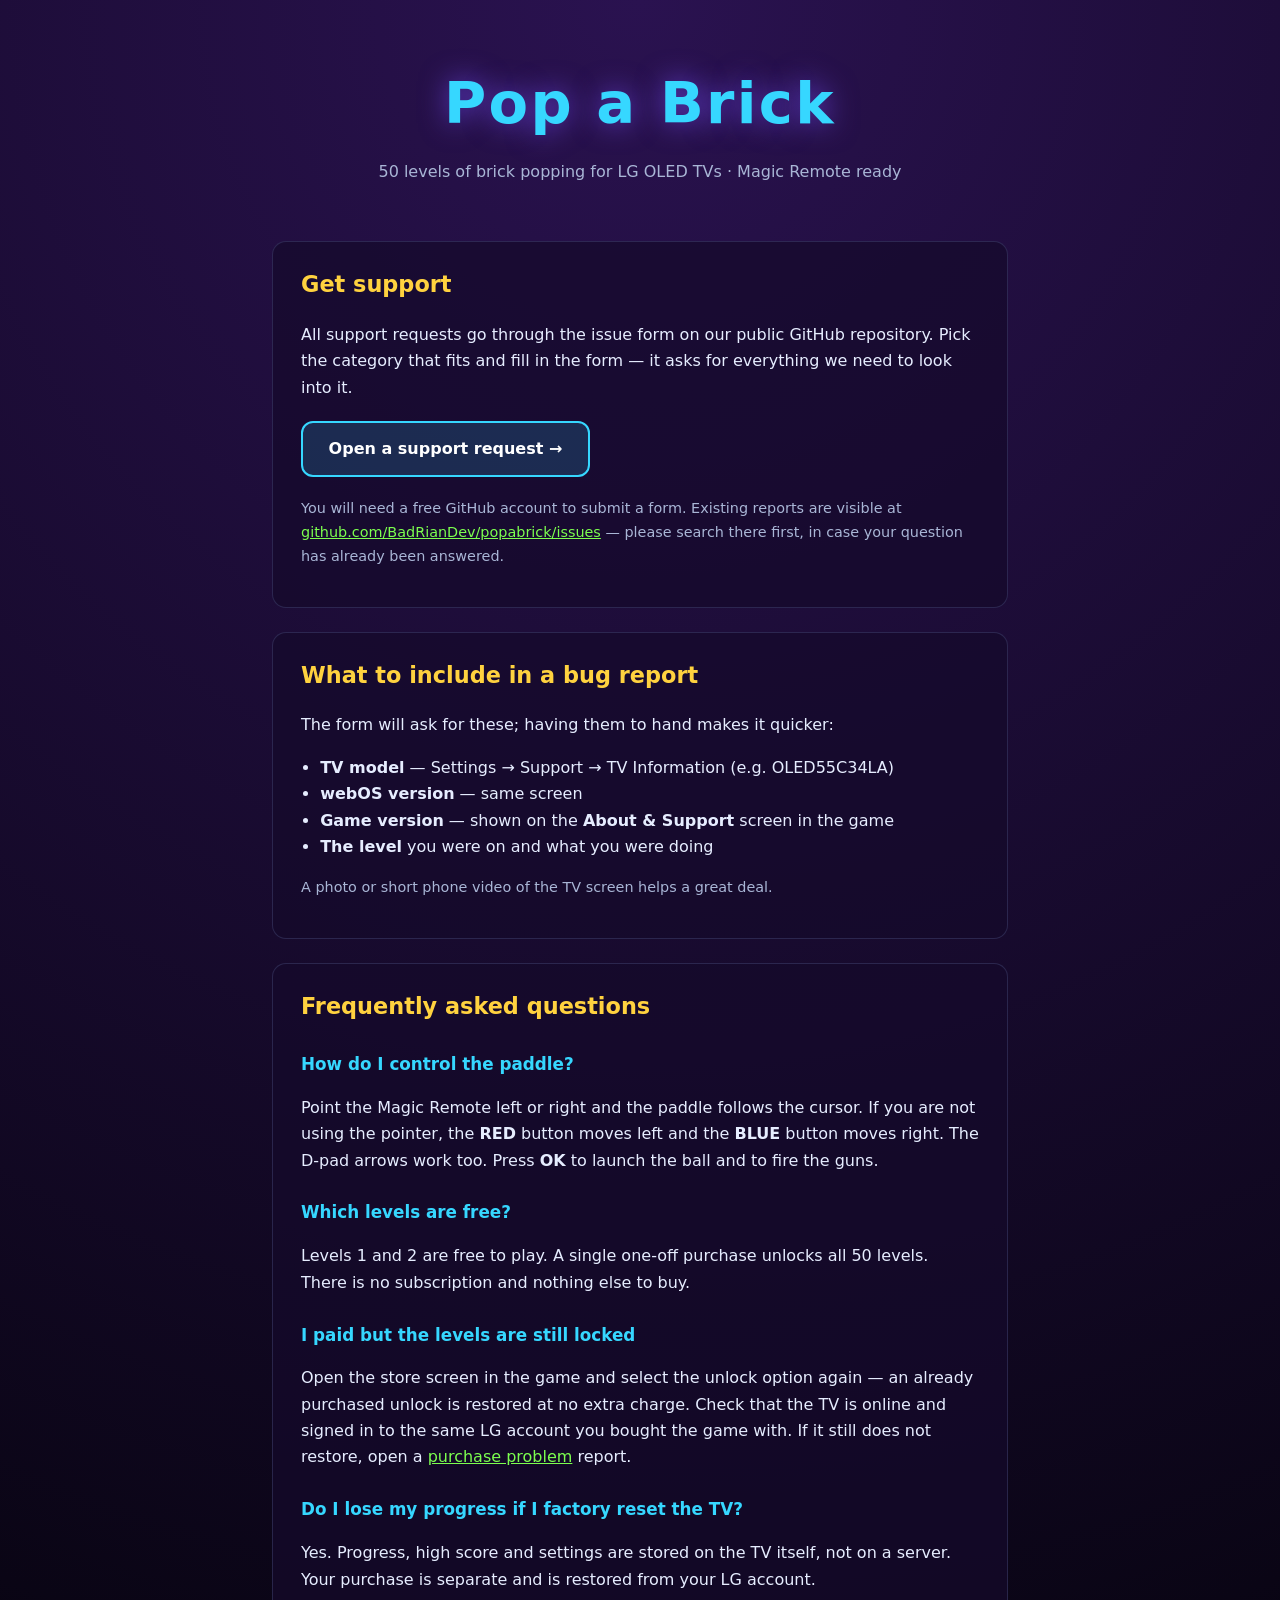
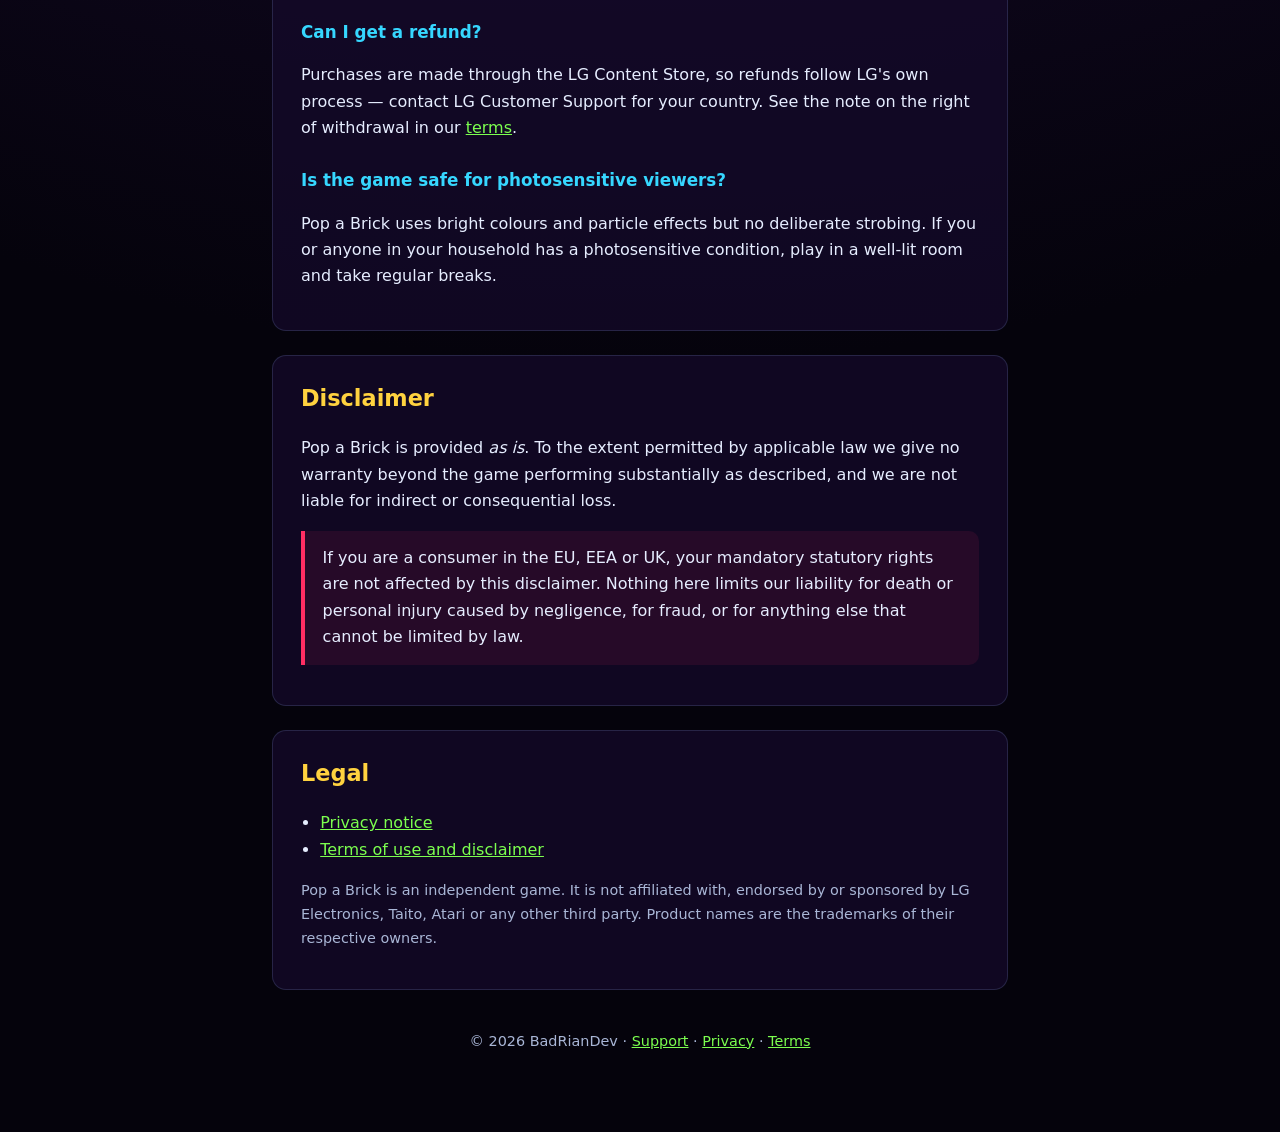
==== docs/index.html @ 294e6a71 "Support pages and issue forms" ====
<!DOCTYPE html>
<html lang="en">
<head>
<meta charset="utf-8">
<meta name="viewport" content="width=device-width, initial-scale=1">
<title>Pop a Brick — Support</title>
<meta name="description" content="Support, FAQ and issue reporting for Pop a Brick, a brick-breaking game for LG webOS TVs.">
<link rel="stylesheet" href="style.css">
</head>
<body>
<header>
  <h1>Pop a Brick</h1>
  <p class="tag">50 levels of brick popping for LG OLED TVs · Magic Remote ready</p>
</header>

<main>
  <section>
    <h2>Get support</h2>
    <p>
      All support requests go through the issue form on our public GitHub repository.
      Pick the category that fits and fill in the form — it asks for everything we need
      to look into it.
    </p>
    <p class="cta">
      <a href="https://github.com/BadRianDev/popabrick/issues/new/choose">Open a support request &rarr;</a>
    </p>
    <p class="small">
      You will need a free GitHub account to submit a form. Existing reports are visible at
      <a href="https://github.com/BadRianDev/popabrick/issues">github.com/BadRianDev/popabrick/issues</a>
      — please search there first, in case your question has already been answered.
    </p>
  </section>

  <section>
    <h2>What to include in a bug report</h2>
    <p>The form will ask for these; having them to hand makes it quicker:</p>
    <ul>
      <li><strong>TV model</strong> — Settings → Support → TV Information (e.g. OLED55C34LA)</li>
      <li><strong>webOS version</strong> — same screen</li>
      <li><strong>Game version</strong> — shown on the <strong>About &amp; Support</strong> screen in the game</li>
      <li><strong>The level</strong> you were on and what you were doing</li>
    </ul>
    <p class="small">A photo or short phone video of the TV screen helps a great deal.</p>
  </section>

  <section>
    <h2>Frequently asked questions</h2>

    <h3>How do I control the paddle?</h3>
    <p>
      Point the Magic Remote left or right and the paddle follows the cursor. If you are not
      using the pointer, the <strong>RED</strong> button moves left and the <strong>BLUE</strong>
      button moves right. The D-pad arrows work too. Press <strong>OK</strong> to launch the ball
      and to fire the guns.
    </p>

    <h3>Which levels are free?</h3>
    <p>
      Levels 1 and 2 are free to play. A single one-off purchase unlocks all 50 levels.
      There is no subscription and nothing else to buy.
    </p>

    <h3>I paid but the levels are still locked</h3>
    <p>
      Open the store screen in the game and select the unlock option again — an already
      purchased unlock is restored at no extra charge. Check that the TV is online and signed
      in to the same LG account you bought the game with. If it still does not restore, open a
      <a href="https://github.com/BadRianDev/popabrick/issues/new/choose">purchase problem</a>
      report.
    </p>

    <h3>Do I lose my progress if I factory reset the TV?</h3>
    <p>
      Yes. Progress, high score and settings are stored on the TV itself, not on a server.
      Your purchase is separate and is restored from your LG account.
    </p>

    <h3>Can I get a refund?</h3>
    <p>
      Purchases are made through the LG Content Store, so refunds follow LG's own process —
      contact LG Customer Support for your country. See the note on the right of withdrawal in
      our <a href="terms.html">terms</a>.
    </p>

    <h3>Is the game safe for photosensitive viewers?</h3>
    <p>
      Pop a Brick uses bright colours and particle effects but no deliberate strobing. If you
      or anyone in your household has a photosensitive condition, play in a well-lit room and
      take regular breaks.
    </p>
  </section>

  <section>
    <h2>Disclaimer</h2>
    <p>
      Pop a Brick is provided <em>as is</em>. To the extent permitted by applicable law we give
      no warranty beyond the game performing substantially as described, and we are not liable
      for indirect or consequential loss.
    </p>
    <p class="notice">
      If you are a consumer in the EU, EEA or UK, your mandatory statutory rights are not
      affected by this disclaimer. Nothing here limits our liability for death or personal
      injury caused by negligence, for fraud, or for anything else that cannot be limited by law.
    </p>
  </section>

  <section>
    <h2>Legal</h2>
    <ul>
      <li><a href="privacy.html">Privacy notice</a></li>
      <li><a href="terms.html">Terms of use and disclaimer</a></li>
    </ul>
    <p class="small">
      Pop a Brick is an independent game. It is not affiliated with, endorsed by or sponsored by
      LG Electronics, Taito, Atari or any other third party. Product names are the trademarks of
      their respective owners.
    </p>
  </section>
</main>

<footer>
  <p>&copy; 2026 BadRianDev ·
    <a href="https://github.com/BadRianDev/popabrick/issues/new/choose">Support</a> ·
    <a href="privacy.html">Privacy</a> ·
    <a href="terms.html">Terms</a>
  </p>
</footer>
</body>
</html>
---- docs/style.css ----
:root {
  color-scheme: dark;
  --bg: #05030c;
  --cyan: #36d7ff;
  --pink: #ff2e63;
  --amber: #ffd23f;
  --text: #e6edff;
  --muted: #a9b6d6;
}

* { box-sizing: border-box; }

body {
  margin: 0;
  padding: 0 1.25rem 4rem;
  background: radial-gradient(circle at 50% 0, #2a1250 0, var(--bg) 70%);
  color: var(--text);
  font: 16px/1.65 system-ui, -apple-system, "Segoe UI", Roboto, sans-serif;
}

header, main, footer { max-width: 46rem; margin: 0 auto; }

header { padding: 3.5rem 0 2rem; text-align: center; }

h1 {
  margin: 0;
  font-size: clamp(2.4rem, 8vw, 3.6rem);
  letter-spacing: 0.04em;
  color: var(--cyan);
  text-shadow: 0 0 28px rgba(120, 80, 255, 0.7);
}

.tag { margin: 0.5rem 0 0; color: var(--muted); }

section {
  margin: 1.5rem 0;
  padding: 1.5rem 1.75rem;
  background: rgba(21, 11, 43, 0.72);
  border: 1px solid rgba(120, 140, 200, 0.22);
  border-radius: 14px;
}

h2 {
  margin-top: 0;
  color: var(--amber);
  font-size: 1.4rem;
}

h3 {
  margin: 1.6rem 0 0.3rem;
  color: var(--cyan);
  font-size: 1.05rem;
}

a { color: #7cff4f; }
a:hover { color: #a8ff87; }

.small { color: var(--muted); font-size: 0.9rem; }

.cta { margin: 1.25rem 0; }

.cta a {
  display: inline-block;
  padding: 0.8rem 1.6rem;
  border: 2px solid var(--cyan);
  border-radius: 12px;
  background: rgba(54, 215, 255, 0.16);
  color: #ffffff;
  font-weight: 600;
  text-decoration: none;
}

.cta a:hover { background: rgba(54, 215, 255, 0.3); }

.notice {
  margin-top: 1rem;
  padding: 0.9rem 1.1rem;
  border-left: 4px solid var(--pink);
  background: rgba(255, 46, 99, 0.09);
  border-radius: 0 10px 10px 0;
}

ul { padding-left: 1.2rem; }

code {
  padding: 0.1rem 0.35rem;
  border-radius: 5px;
  background: rgba(120, 140, 200, 0.18);
  font-size: 0.92em;
}

footer {
  margin-top: 2.5rem;
  text-align: center;
  color: var(--muted);
  font-size: 0.9rem;
}
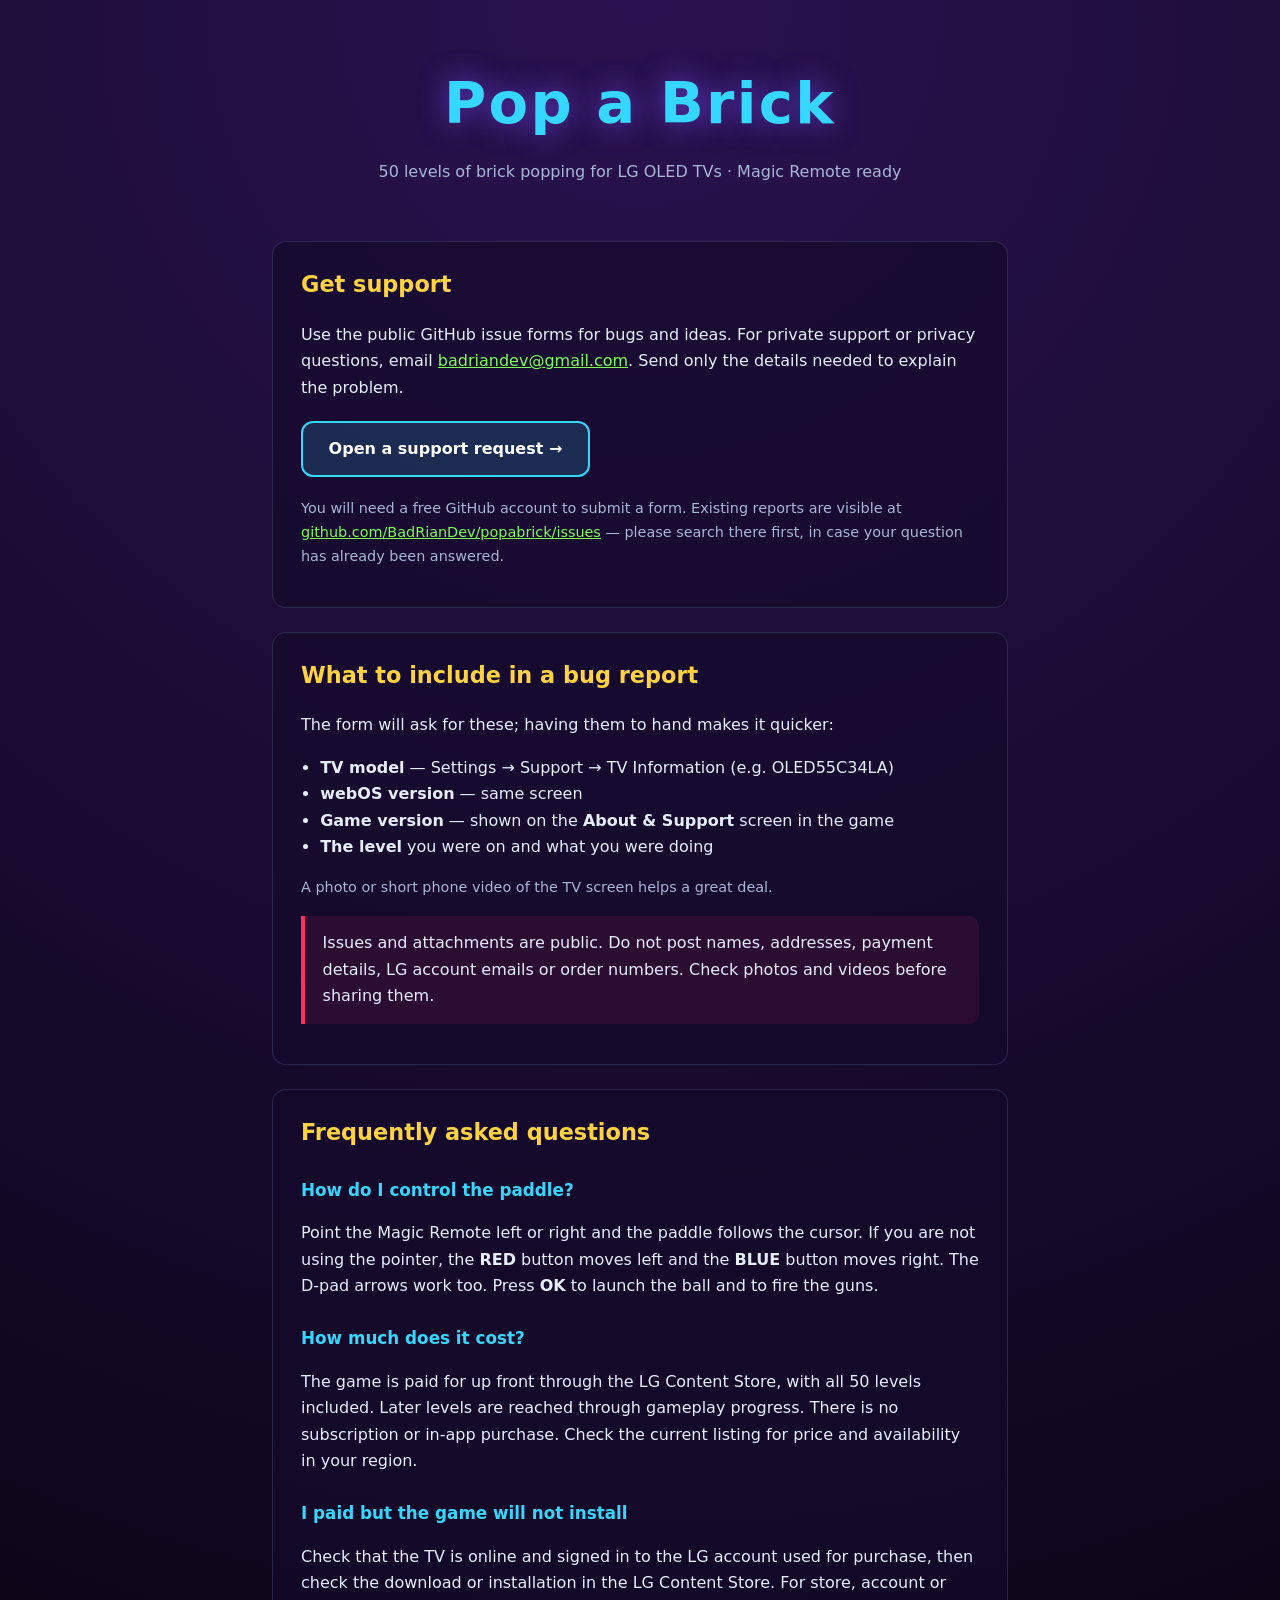
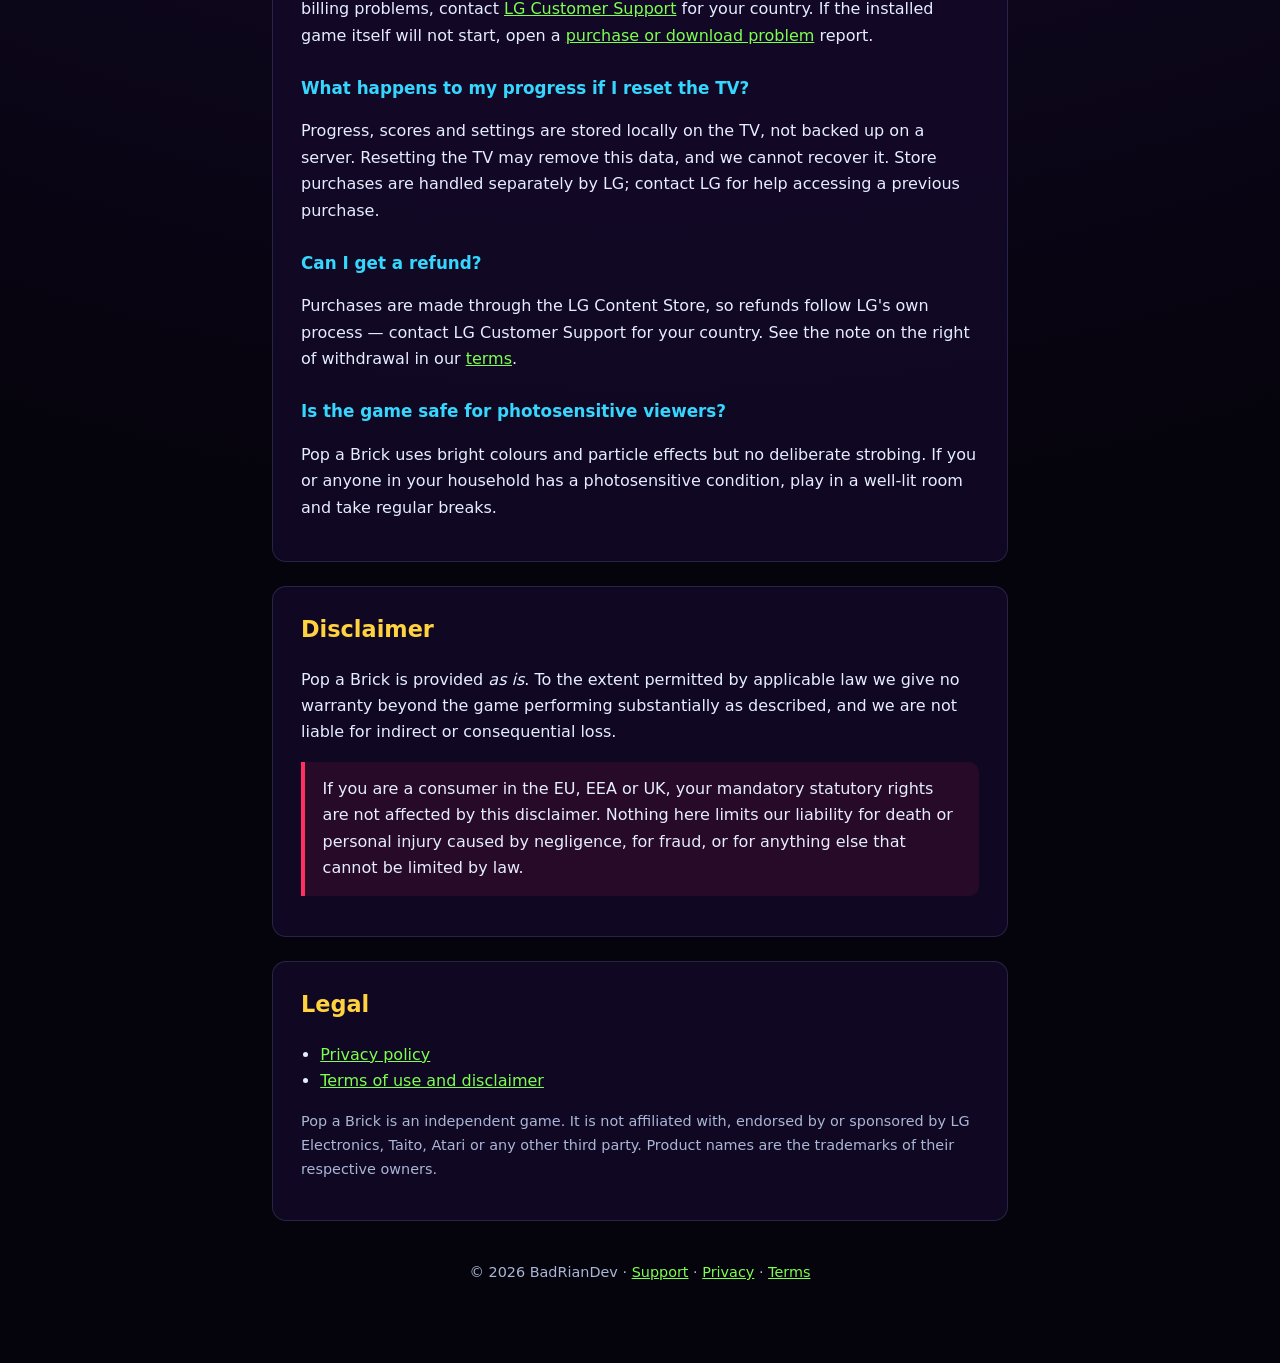
==== commit c0d0fb39: "Publish accurate privacy policy and paid app terms Align public support pages and issue forms with t" ====
--- a/docs/index.html
+++ b/docs/index.html
@@ -17,9 +17,9 @@
   <section>
     <h2>Get support</h2>
     <p>
-      All support requests go through the issue form on our public GitHub repository.
-      Pick the category that fits and fill in the form — it asks for everything we need
-      to look into it.
+      Use the public GitHub issue forms for bugs and ideas. For private support or privacy
+      questions, email <a href="mailto:badriandev@gmail.com">badriandev@gmail.com</a>.
+      Send only the details needed to explain the problem.
     </p>
     <p class="cta">
       <a href="https://github.com/BadRianDev/popabrick/issues/new/choose">Open a support request &rarr;</a>
@@ -41,6 +41,7 @@
       <li><strong>The level</strong> you were on and what you were doing</li>
     </ul>
     <p class="small">A photo or short phone video of the TV screen helps a great deal.</p>
+    <p class="notice">Issues and attachments are public. Do not post names, addresses, payment details, LG account emails or order numbers. Check photos and videos before sharing them.</p>
   </section>
 
   <section>
@@ -54,25 +55,27 @@
       and to fire the guns.
     </p>
 
-    <h3>Which levels are free?</h3>
+    <h3>How much does it cost?</h3>
     <p>
-      Levels 1 and 2 are free to play. A single one-off purchase unlocks all 50 levels.
-      There is no subscription and nothing else to buy.
+      The game is paid for up front through the LG Content Store, with all 50 levels included.
+      Later levels are reached through gameplay progress. There is no subscription or in-app
+      purchase. Check the current listing for price and availability in your region.
     </p>
 
-    <h3>I paid but the levels are still locked</h3>
+    <h3>I paid but the game will not install</h3>
     <p>
-      Open the store screen in the game and select the unlock option again — an already
-      purchased unlock is restored at no extra charge. Check that the TV is online and signed
-      in to the same LG account you bought the game with. If it still does not restore, open a
-      <a href="https://github.com/BadRianDev/popabrick/issues/new/choose">purchase problem</a>
-      report.
+      Check that the TV is online and signed in to the LG account used for purchase, then
+      check the download or installation in the LG Content Store. For store, account or billing
+      problems, contact <a href="https://www.lg.com/support">LG Customer Support</a> for your country.
+      If the installed game itself will not start, open a
+      <a href="https://github.com/BadRianDev/popabrick/issues/new/choose">purchase or download problem</a> report.
     </p>
 
-    <h3>Do I lose my progress if I factory reset the TV?</h3>
+    <h3>What happens to my progress if I reset the TV?</h3>
     <p>
-      Yes. Progress, high score and settings are stored on the TV itself, not on a server.
-      Your purchase is separate and is restored from your LG account.
+      Progress, scores and settings are stored locally on the TV, not backed up on a server.
+      Resetting the TV may remove this data, and we cannot recover it. Store purchases are
+      handled separately by LG; contact LG for help accessing a previous purchase.
     </p>
 
     <h3>Can I get a refund?</h3>
@@ -107,7 +110,7 @@
   <section>
     <h2>Legal</h2>
     <ul>
-      <li><a href="privacy.html">Privacy notice</a></li>
+      <li><a href="privacy.html">Privacy policy</a></li>
       <li><a href="terms.html">Terms of use and disclaimer</a></li>
     </ul>
     <p class="small">
